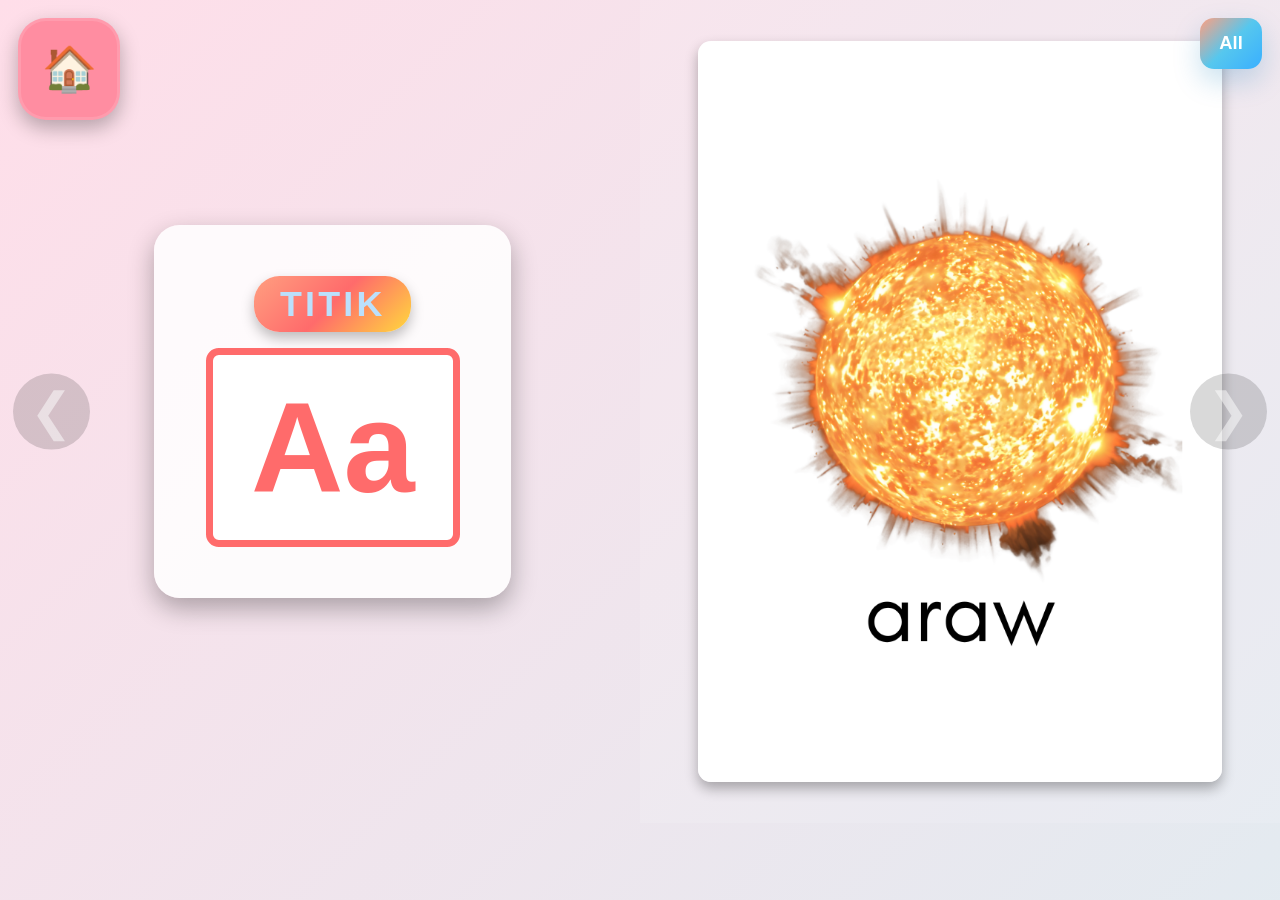
==== titik/design1.html @ 6dc2c2a3 "design1.html Updated font family and styles for the body and header elements, and modified the layou" ====
<!DOCTYPE html>
<html lang="en">
<head>
<meta charset="UTF-8">
<meta name="viewport" content="width=device-width, initial-scale=1.0">
<title>Titik - Alphabet Slider</title>

<style>
/* --------- Body and background --------- */
body {
    font-family: "Century Gothic", Arial, sans-serif;
    margin: 0;
    min-height: 100vh;
    background: linear-gradient(135deg, #FFDEE9, #B5FFFC, #FFF6B7, #FFB3BA);
    background-size: 800% 800%;
    animation: gradientAnim 20s ease infinite;
    overflow: hidden;
}

@keyframes gradientAnim {
    0% { background-position: 0% 50%; }
    25% { background-position: 50% 100%; }
    50% { background-position: 100% 50%; }
    75% { background-position: 50% 0%; }
    100% { background-position: 0% 50%; }
}

/* --------- Header (Accessible, larger targets for kids) --------- */
header.header-nav {
    width: 100%;
    background: transparent; /* match next.html palette (show gradient behind) */
    display: flex;
    gap: 0.8rem;
    align-items: center;
    padding: 0.9rem 1rem;
    position: sticky;
    top: 0;
    z-index: 1000;
}

/* Fixed pastel return button to match next.html */
.return-btn {
    display: flex;
    align-items: center;
    justify-content: center;
    position: fixed;
    top: 18px;
    left: 18px;
    width: 96px;
    height: 96px;
    background: #FF8DA1; /* softer pink */
    color: white;
    font-size: 44px;
    text-decoration: none;
    border-radius: 28px;
    box-shadow: 0 8px 20px rgba(0,0,0,0.28);
    transition: transform 0.22s ease, background 0.22s;
    z-index: 1100;
    border: 3px solid rgba(255,255,255,0.12);
}
.return-btn:hover { background: #FF6B8A; transform: scale(1.06); }

.header-btn {
    display: inline-flex;
    align-items: center;
    justify-content: center;
    gap: 0.5rem;
    padding: 0.9rem 1.4rem;
    border: none;
    border-radius: 14px;
    font-size: 1.15rem;
    font-weight: 800;
    font-family: "Century Gothic", Arial, sans-serif;
    color: #ffffff;
    background-color: #FF6B6B;
    cursor: pointer;
    box-shadow: 0 8px 18px rgba(0,0,0,0.18);
    transition: transform 0.18s ease, box-shadow 0.18s, background-color 0.18s;
}

.header-btn--secondary { background-color: #56C7EE; }
.header-btn--tertiary { background-color: #8F6DFF; }

.header-btn:hover {
    transform: translateY(-4px) scale(1.02);
    box-shadow: 0 14px 28px rgba(0,0,0,0.18);
}

/* single return button style (high contrast on dark header) */
.header-btn--return {
    /* pastel rounded return button matching next.html */
    display: inline-flex;
    align-items: center;
    justify-content: center;
    width: 96px;
    height: 96px;
    background: #FF8DA1;
    color: #ffffff;
    font-size: 44px;
    border-radius: 28px;
    box-shadow: 0 8px 20px rgba(0,0,0,0.28);
    transition: transform 0.22s ease, background 0.22s;
    border: 3px solid rgba(255,255,255,0.12);
}
.header-btn--return:hover { background: #FF6B8A; transform: scale(1.06); }

/* style overlay back button arrow */
#back-btn { background:#FF8DA1; color:#fff; border:none; padding:10px 12px; border-radius:10px; font-size:18px; }
#back-btn:hover { transform:translateY(-2px); box-shadow:0 8px 18px rgba(0,0,0,0.12); }

.header-btn:active { transform: translateY(-1px) scale(0.99); }

.header-btn:focus-visible {
    outline: 4px solid rgba(0,48,80,0.95);
    outline-offset: 4px;
}

/* --------- Slider Container --------- */
.main-content {
    width: 100%;
    height: calc(100vh - 6vw);
    overflow: hidden;
    position: relative;
}

#slider-container {
    display: flex;
    height: 100%;
    transition: transform 0.4s ease;
}

.slide {
    min-width: 100%;
    height: 100%;
    display: flex;
}

.slide-left {
    width: 50%;
    display: flex;
    justify-content: center;
    align-items: center;
    padding-left: 2vw;
    box-sizing: border-box;
}

.slide-right {
    width: 50%;
    height: 100%;
    display: flex;
    justify-content: center;
    align-items: center;
    background: rgba(255,255,255,0.1);
}

/* --------- Letter Box --------- */
.letter-box {
    display: flex;
    flex-direction: column;
    justify-content: center;
    align-items: center;
    background-color: rgba(255,255,255,0.85);
    box-shadow: 0 0.8vw 2vw rgba(0,0,0,0.3);
    border-radius: 2vw;
    padding: 4vw;
    transition: all 0.3s ease;
}

/* --------- Letter Title --------- */
.letter-title {
    font-family: "Century Gothic", Arial, sans-serif;
    font-size: 2.8vw;
    font-weight: bold;
    color: rgb(187, 224, 252);
    background: linear-gradient(135deg, #FF9F80, #FF6B6B, #FFD93D);
    padding: 0.6vw 2vw;
    border-radius: 2vw;
    box-shadow: 0 0.5vw 1vw rgba(0,0,0,0.25);
    margin-bottom: 1.2vw;
    text-align: center;
    letter-spacing: 0.25vw;
}

/* --------- Letter --------- */
.letter-box .letter {
    font-size: 10vw;
    font-weight: bold;
    color: #FF6B6B;
    cursor: pointer;
    transition: all 0.3s ease;
    border: 0.6vw solid #FF6B6B;
    padding: 1.5vw 3vw;
    border-radius: 1vw;
    background-color: white;
}

.letter-box .letter:hover { 
    transform: scale(1.2); 
}

/* --------- Side Image --------- */
.slide-right .side-image {
    max-width: 90%;
    max-height: 90%;
    border-radius: 1vw;
    box-shadow: 0 0.5vw 1vw rgba(0,0,0,0.3);
}

/* --------- Navigation Arrows --------- */
.arrow {
    position: absolute;
    top: 50%;
    transform: translateY(-50%);
    font-size: 4vw;
    color: rgba(255,255,255,0.5);
    background: rgba(0,0,0,0.15);
    border-radius: 50%;
    width: 6vw; height: 6vw;
    text-align: center;
    line-height: 6vw;
    cursor: pointer;
    user-select: none;
    z-index: 5;
    transition: background 0.3s, transform 0.2s;
}

.arrow:hover { 
    background: rgba(0,0,0,0.25); 
    transform: translateY(-50%) scale(1.1); 
}

.arrow-left { left: 1vw; }
.arrow-right { right: 1vw; }

/* --------- Overlay --------- */
#overlay {
    position: fixed;
    top: 0; left:0;
    width:100%; height:100%;
    display: none;
    justify-content: center;
    align-items: center;
    flex-direction: column;
    z-index:9999;
    background-size: cover;
    background-position: center;
    background-repeat: no-repeat;
    background-color: aquamarine;
}

#overlay .letter-large {
    font-size: 25vw;               
    color:white;                   
    font-weight:bold;
    margin-bottom:3vh;
    z-index:3;
    text-shadow: none;
}

#overlay button {
    padding: 1vw 2vw;
    margin: 1vw;
    font-size: 1.5vw;
    border:none;
    border-radius:1vw;
    cursor:pointer;
    background-color:#FF9F80;
    color:white;
    transition: background-color 0.3s;
    z-index:3;
}

#overlay button:hover { background-color:#FF6B6B; }

/* All-letters overlay for titik */
.all-grid-overlay { position: fixed; top: 0; left: 0; width: 100vw; height: 100vh; display: none; align-items: center; justify-content: center; z-index: 1200; padding: 12px; background: linear-gradient(135deg, rgba(255,222,233,0.92), rgba(181,255,252,0.88)); backdrop-filter: blur(6px); }
.all-grid-overlay.open { display:flex; }
.all-grid { background: linear-gradient(180deg, rgba(255,255,255,0.95), rgba(248,251,255,0.96)); border-radius: 14px; padding: 22px; width: 90vw; max-width: 1100px; max-height: 82vh; overflow: auto; box-shadow: 0 24px 60px rgba(2,6,23,0.28); display: grid; grid-template-columns: repeat(auto-fit, minmax(160px, 1fr)); gap: 16px; }
.letter-tile { background: #fff; border-radius: 10px; padding: 12px 14px; display:flex; flex-direction: row; align-items: center; justify-content: flex-start; gap:12px; cursor: pointer; border: 3px solid rgba(0,0,0,0.06); transition: transform 0.12s ease, box-shadow 0.12s ease; }
.letter-tile:hover { transform: translateY(-6px); box-shadow: 0 10px 30px rgba(0,0,0,0.12); }
.letter-tile .big { font-size: 38px; font-weight: 800; }
.letter-tile .small { font-size: 22px; opacity: 0.95; margin-left: 8px; }
.all-overlay-top { width:100%; display:flex; justify-content:flex-end; margin-bottom:8px; }
.back-button { margin-left: 8px; }

/* showAll button: match vibrant gradient from tunog */
#showAllBtn {
    background: linear-gradient(135deg,#FF9F80 0%, #56C7EE 50%, #39AFFF 100%);
    color: #fff;
    box-shadow: 0 12px 28px rgba(9,117,180,0.22);
    border: none;
    padding: 0.9rem 1.2rem;
    border-radius: 14px;
}
#showAllBtn:hover {
    background: linear-gradient(135deg,#ffd3b0 0%, #4bb8f0 50%, #2fa8f8 100%);
}
#showAllBtn:active, #showAllBtn:focus {
    background: linear-gradient(135deg,#ffbfa0 0%, #1277cc 50%, #0b67b3 100%);
    transform: translateY(1px) scale(0.98);
    box-shadow: 0 8px 20px rgba(7,90,140,0.28);
}

@media(min-width:1200px){
    .all-grid { width: 70vw; max-width: 1200px; }
    .letter-tile { padding: 16px 18px; gap:18px; }
    .letter-tile .big { font-size: 42px; }
    .letter-tile .small { font-size: 24px; }
}

</style>
</head>
<body>

<!-- Return button fixed to match site palette -->
<a href="../next.html" class="return-btn" aria-label="Return to Selection">🏠</a>
<button id="showAllBtn" class="header-btn header-btn--secondary" style="position:fixed; top:18px; right:18px; z-index:1100;">All</button>

<div class="main-content">
    <div id="slider-container"></div>
    <div class="arrow arrow-left">&#10094;</div>
    <div class="arrow arrow-right">&#10095;</div>
</div>

<div id="overlay">
    <div class="letter-large" id="large-letter"></div>
    <button id="play-sound">🔊 Play Sound</button>
    <button id="back-btn" aria-label="Back">⬅</button>
</div>

<script>
// Alphabet with Filipino additions: Ñ and Ng placed after N
const letters = [
    "A","B","C","D","E","F","G","H","I","J","K","L","M",
    "N","Ñ","Ng","O","P","Q","R","S","T","U","V","W","X","Y","Z"
];
const slidesData = letters.map(letter => {
    const lower = letter.toLowerCase();
    const pair = `${letter}${lower}`; // e.g., "A" -> "Aa", "Ng" -> "Ngng"
    return {
        letter: pair,
        sound: lower,
        sideImg: `${pair}.png`
    };
});

const sliderContainer = document.getElementById("slider-container");

/* Generate audio elements dynamically for the full alphabet */
const audioContainer = document.createElement("div");
audioContainer.style.display = "none";
letters.forEach(letter => {
    const audio = document.createElement("audio");
    const id = `audio-${letter.toLowerCase()}`;
    audio.id = id;
    audio.src = `${letter.toLowerCase()}.mp3`;
    audioContainer.appendChild(audio);
});
document.body.appendChild(audioContainer);
const overlay = document.getElementById("overlay");
const largeLetter = document.getElementById("large-letter");
const playBtn = document.getElementById("play-sound");
const backBtn = document.getElementById("back-btn");
let currentIndex = 0;
let currentAudio = null;

/* Render slides */
slidesData.forEach((slideData, idx) => {
    const slide = document.createElement("div");
    slide.classList.add("slide");
    slide.innerHTML = `
        <div class="slide-left">
            <div class="letter-box">
                <div class="letter-title">TITIK</div>
                <div class="letter">${slideData.letter}</div>
            </div>
        </div>
        <div class="slide-right">
            <img class="side-image" src="${slideData.sideImg}">
        </div>
    `;
    slide.querySelector(".letter").onclick = () => openOverlay(idx);
    sliderContainer.appendChild(slide);
});

/* Show slide */
function showSlide(idx){
    const offset = -idx * 100;
    sliderContainer.style.transform = `translateX(${offset}%)`;
    currentIndex = idx;
}

/* Overlay */
function openOverlay(idx){
    const data = slidesData[idx];
    currentAudio = document.getElementById("audio-" + data.sound);
    if(window.setPlayingElement) window.clearPlaying();
    largeLetter.textContent = data.letter;
    overlay.style.backgroundImage = `url('sounds/${data.letter}.jpg')`;
    overlay.style.display = "flex";
}

/* Overlay controls */
playBtn.onclick = () => {
    if(currentAudio){
        if(window.setPlayingElement) window.setPlayingElement(largeLetter);
        currentAudio.currentTime = 0;
        currentAudio.play().catch(() => {});
        if(window.setCurrentlyPlaying) window.setCurrentlyPlaying(currentAudio);
        const clear = () => { if(window.clearPlaying) window.clearPlaying(); };
        currentAudio.addEventListener('ended', clear, { once: true });
        currentAudio.addEventListener('pause', clear, { once: true });
    }
};
backBtn.onclick = () => overlay.style.display = "none";

/* Arrows */
document.querySelector(".arrow-left").onclick = () => { showSlide((currentIndex-1+slidesData.length)%slidesData.length); };
document.querySelector(".arrow-right").onclick = () => { showSlide((currentIndex+1)%slidesData.length); };

/* Keyboard navigation */
document.addEventListener("keydown", e => {
    if(e.key==="ArrowLeft") document.querySelector(".arrow-left").click();
    if(e.key==="ArrowRight") document.querySelector(".arrow-right").click();
});

/* Show first slide */
showSlide(0);

/* All-letters overlay handlers */
const allGridOverlay = document.createElement('div');
allGridOverlay.className = 'all-grid-overlay';
allGridOverlay.id = 'allGridOverlay';
allGridOverlay.setAttribute('aria-hidden','true');
allGridOverlay.innerHTML = `
    <div style="width:100%;max-width:1200px;">
        <div class="all-overlay-top" style="display:flex;justify-content:space-between;align-items:center;margin-bottom:8px;">
            <div><button id="allBackBtn" class="header-btn">Back</button></div>
            <div><button id="allAaBtn" class="header-btn header-btn--tertiary">Aa</button></div>
        </div>
            <div class="all-grid" id="allGrid"></div>
        </div>
    `;
document.body.appendChild(allGridOverlay);

let allShowUpper = true;

function entryParts(entry){
    if(!entry) return {big:'', small:''};
    if(entry.length===4) return { big: entry.slice(0,2), small: entry.slice(2) };
    return { big: entry[0], small: entry[1] };
}

function populateAllGrid(){
    const grid = document.getElementById('allGrid');
    grid.innerHTML = '';
    slidesData.forEach((data, idx)=>{
        const pair = data.letter || '';
        let big, small;
        if(pair.length===4){ big = pair.slice(0,2); small = pair.slice(2); }
        else { big = pair.charAt(0) || ''; small = pair.charAt(1) || ''; }

        const tile = document.createElement('div');
        tile.className = 'letter-tile';
        tile.setAttribute('data-idx', idx);
        // color per index (evenly spaced hues)
        const hue = Math.round((idx / slidesData.length) * 330);
        const bg = `hsl(${hue}deg 70% 92%)`;
        const fg = `hsl(${hue}deg 70% 28%)`;
        tile.style.background = bg;
        tile.style.color = fg;
        const displayBig = allShowUpper ? big : small;
        const displaySmall = allShowUpper ? small : big;
        tile.innerHTML = `<div class="big">${displayBig}</div><div class="small">${displaySmall}</div>`;
        tile.style.border = `3px solid ${fg}`;
        tile.addEventListener('click', ()=>{
            showSlide(idx);
            hideAllGrid();
            window.scrollTo({ top: 0, behavior: 'smooth' });
        });
        grid.appendChild(tile);
    });
}

function showAllGrid(){ populateAllGrid(); allGridOverlay.classList.add('open'); allGridOverlay.setAttribute('aria-hidden','false'); }
function hideAllGrid(){ allGridOverlay.classList.remove('open'); allGridOverlay.setAttribute('aria-hidden','true'); }

document.getElementById('showAllBtn').addEventListener('click', showAllGrid);
document.getElementById('allBackBtn').addEventListener('click', hideAllGrid);
document.getElementById('allAaBtn').addEventListener('click', ()=>{
    allShowUpper = !allShowUpper;
    const aaBtn = document.getElementById('allAaBtn');
    aaBtn.textContent = allShowUpper ? 'Aa' : 'aa';
    const tiles = document.querySelectorAll('#allGrid .letter-tile');
    tiles.forEach(tile=>{
        const idx = tile.getAttribute('data-idx');
        const data = slidesData[parseInt(idx,10)];
        const pair = data.letter || '';
        let big, small;
        if(pair.length===4){ big = pair.slice(0,2); small = pair.slice(2); }
        else { big = pair.charAt(0) || ''; small = pair.charAt(1) || ''; }
        const displayBig = allShowUpper ? big : small;
        const displaySmall = allShowUpper ? small : big;
        const bigEl = tile.querySelector('.big');
        const smallEl = tile.querySelector('.small');
        if(bigEl) bigEl.textContent = displayBig;
        if(smallEl) smallEl.textContent = displaySmall;
    });
});
</script>
</body>
</html>
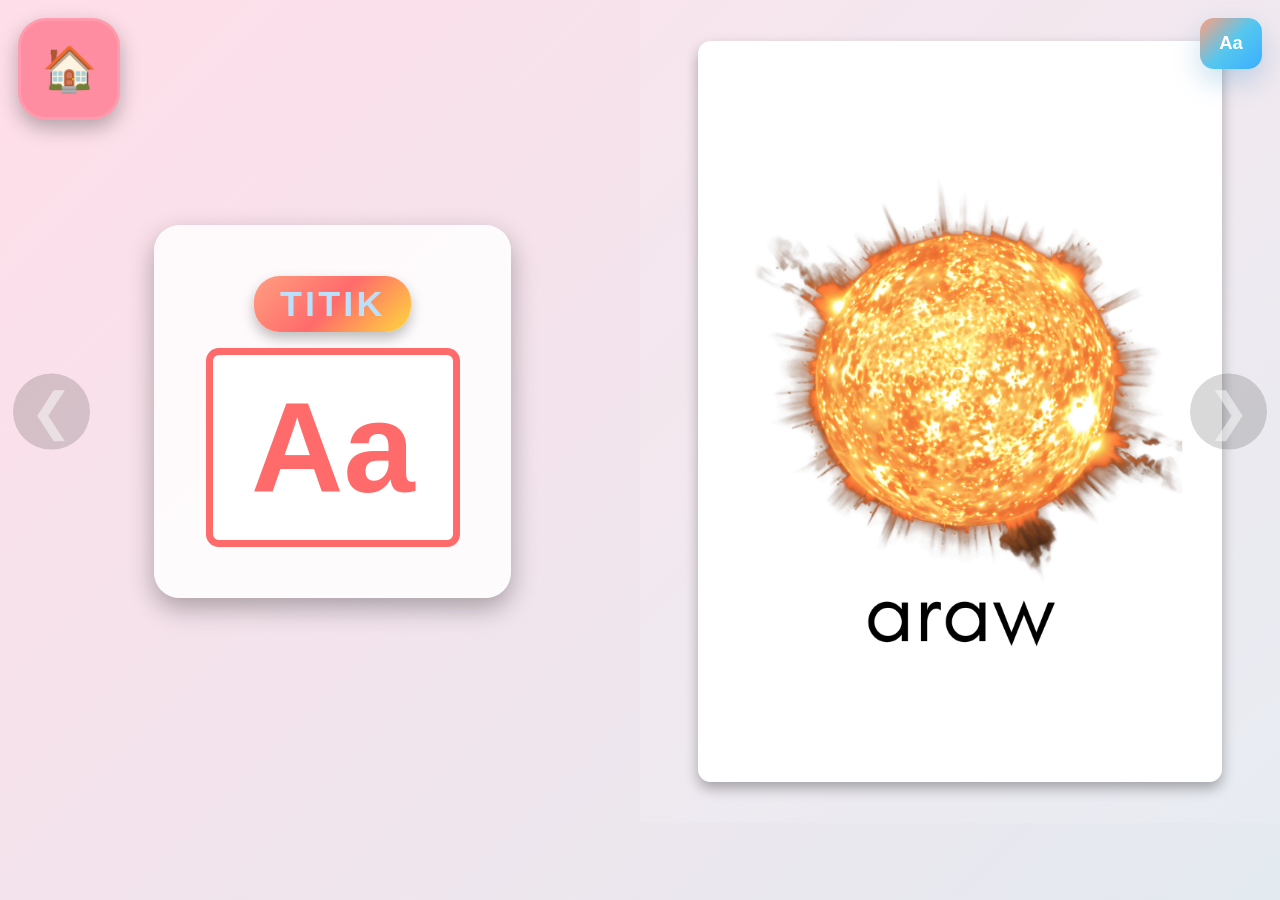
==== commit 034f6ba9: "Add files via upload" ====
--- a/titik/design1.html
+++ b/titik/design1.html
@@ -314,7 +314,7 @@
 
 <!-- Return button fixed to match site palette -->
 <a href="../next.html" class="return-btn" aria-label="Return to Selection">🏠</a>
-<button id="showAllBtn" class="header-btn header-btn--secondary" style="position:fixed; top:18px; right:18px; z-index:1100;">All</button>
+<button id="showAllBtn" class="header-btn header-btn--secondary" style="position:fixed; top:18px; right:18px; z-index:1100;">Aa</button>
 
 <div class="main-content">
     <div id="slider-container"></div>
@@ -349,11 +349,18 @@
 /* Generate audio elements dynamically for the full alphabet */
 const audioContainer = document.createElement("div");
 audioContainer.style.display = "none";
+// Use normalized, ASCII-lowercase filenames for audio assets (renamed on disk)
+const audioFilenameMap = {
+    'ng': 'ng.mp3',
+    'ñ': 'ntilde.mp3'
+};
 letters.forEach(letter => {
     const audio = document.createElement("audio");
-    const id = `audio-${letter.toLowerCase()}`;
+    const key = letter.toLowerCase();
+    const id = `audio-${key}`;
     audio.id = id;
-    audio.src = `${letter.toLowerCase()}.mp3`;
+    // prefer mapped name, otherwise use lowercase letter filename
+    audio.src = audioFilenameMap[key] || `${key}.mp3`;
     audioContainer.appendChild(audio);
 });
 document.body.appendChild(audioContainer);
@@ -394,9 +401,10 @@
 function openOverlay(idx){
     const data = slidesData[idx];
     currentAudio = document.getElementById("audio-" + data.sound);
-    if(window.setPlayingElement) window.clearPlaying();
+    if(window.clearPlaying) window.clearPlaying();
     largeLetter.textContent = data.letter;
-    overlay.style.backgroundImage = `url('sounds/${data.letter}.jpg')`;
+    // Use the slide's side image for the overlay background (keeps paths consistent)
+    overlay.style.backgroundImage = `url('${data.sideImg}')`;
     overlay.style.display = "flex";
 }
 
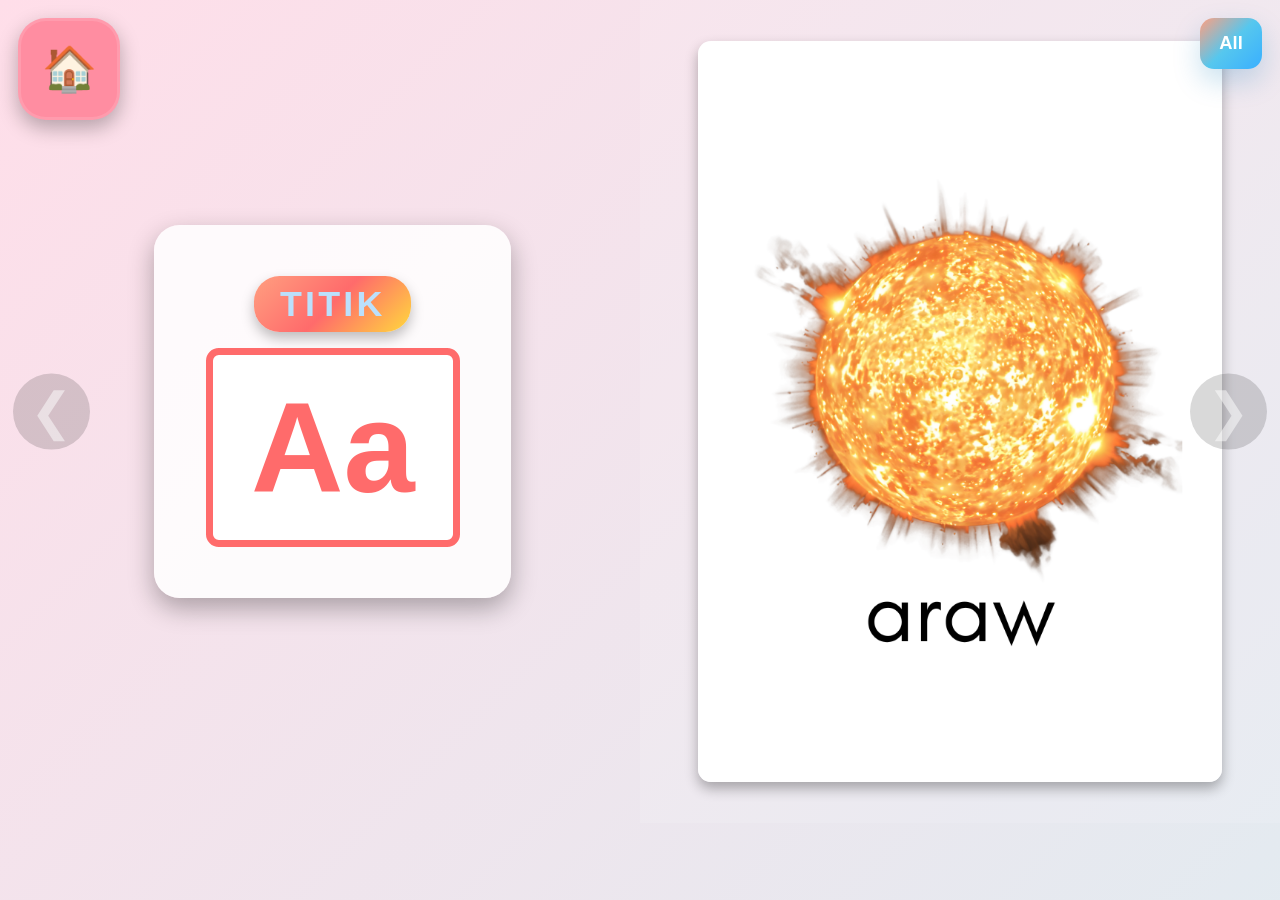
==== commit 654bb6c1: "design1.html" ====
--- a/titik/design1.html
+++ b/titik/design1.html
@@ -21,9 +21,9 @@
     0% { background-position: 0% 50%; }
     25% { background-position: 50% 100%; }
     50% { background-position: 100% 50%; }
-    75% { background-position: 50% 0%; }
     100% { background-position: 0% 50%; }
 }
+
 
 /* --------- Header (Accessible, larger targets for kids) --------- */
 header.header-nav {
@@ -245,8 +245,17 @@
     background-size: cover;
     background-position: center;
     background-repeat: no-repeat;
-    background-color: aquamarine;
-}
+    background-color: #7fffd4;
+}
+
+/* Overlay playing state: plain theme color (overrides image) */
+#overlay.playing {
+    background-image: none !important;
+    background-color: #7fffd4; /* soft coral from the theme (#FF9F80) */
+    transition: background-color 0.25s ease;
+}
+
+#overlay.playing .letter-large { filter: drop-shadow(0 8px 24px rgba(0,0,0,0.5)); }
 
 #overlay .letter-large {
     font-size: 25vw;               
@@ -270,7 +279,7 @@
     z-index:3;
 }
 
-#overlay button:hover { background-color:#FF6B6B; }
+#overlay button:hover { background-color:#6bfff8; }
 
 /* All-letters overlay for titik */
 .all-grid-overlay { position: fixed; top: 0; left: 0; width: 100vw; height: 100vh; display: none; align-items: center; justify-content: center; z-index: 1200; padding: 12px; background: linear-gradient(135deg, rgba(255,222,233,0.92), rgba(181,255,252,0.88)); backdrop-filter: blur(6px); }
@@ -314,7 +323,7 @@
 
 <!-- Return button fixed to match site palette -->
 <a href="../next.html" class="return-btn" aria-label="Return to Selection">🏠</a>
-<button id="showAllBtn" class="header-btn header-btn--secondary" style="position:fixed; top:18px; right:18px; z-index:1100;">Aa</button>
+<button id="showAllBtn" class="header-btn header-btn--secondary" style="position:fixed; top:18px; right:18px; z-index:1100;">All</button>
 
 <div class="main-content">
     <div id="slider-container"></div>
@@ -327,6 +336,7 @@
     <button id="play-sound">🔊 Play Sound</button>
     <button id="back-btn" aria-label="Back">⬅</button>
 </div>
+
 
 <script>
 // Alphabet with Filipino additions: Ñ and Ng placed after N
@@ -403,24 +413,41 @@
     currentAudio = document.getElementById("audio-" + data.sound);
     if(window.clearPlaying) window.clearPlaying();
     largeLetter.textContent = data.letter;
-    // Use the slide's side image for the overlay background (keeps paths consistent)
-    overlay.style.backgroundImage = `url('${data.sideImg}')`;
+    // Keep overlay plain and leave the slide side image untouched
+    overlay.style.backgroundImage = 'none';
     overlay.style.display = "flex";
 }
 
 /* Overlay controls */
 playBtn.onclick = () => {
-    if(currentAudio){
-        if(window.setPlayingElement) window.setPlayingElement(largeLetter);
+    if (!currentAudio) return;
+    // toggle play/pause
+    if (currentAudio.paused) {
+        // start playing
         currentAudio.currentTime = 0;
-        currentAudio.play().catch(() => {});
-        if(window.setCurrentlyPlaying) window.setCurrentlyPlaying(currentAudio);
-        const clear = () => { if(window.clearPlaying) window.clearPlaying(); };
+        currentAudio.play().then(() => {
+            overlay.classList.add('playing');
+            playBtn.textContent = '⏸ Pause';
+            if(window.setCurrentlyPlaying) window.setCurrentlyPlaying(currentAudio);
+        }).catch(() => {});
+        // ensure visual cleared when audio ends or is paused
+        const clear = () => {
+            overlay.classList.remove('playing');
+            playBtn.textContent = '🔊 Play Sound';
+            if(window.clearPlaying) window.clearPlaying();
+        };
         currentAudio.addEventListener('ended', clear, { once: true });
         currentAudio.addEventListener('pause', clear, { once: true });
+    } else {
+        // pause
+        currentAudio.pause();
+        overlay.classList.remove('playing');
+        playBtn.textContent = '🔊 Play Sound';
     }
 };
-backBtn.onclick = () => overlay.style.display = "none";
+backBtn.onclick = () => {
+    overlay.style.display = "none";
+};
 
 /* Arrows */
 document.querySelector(".arrow-left").onclick = () => { showSlide((currentIndex-1+slidesData.length)%slidesData.length); };
